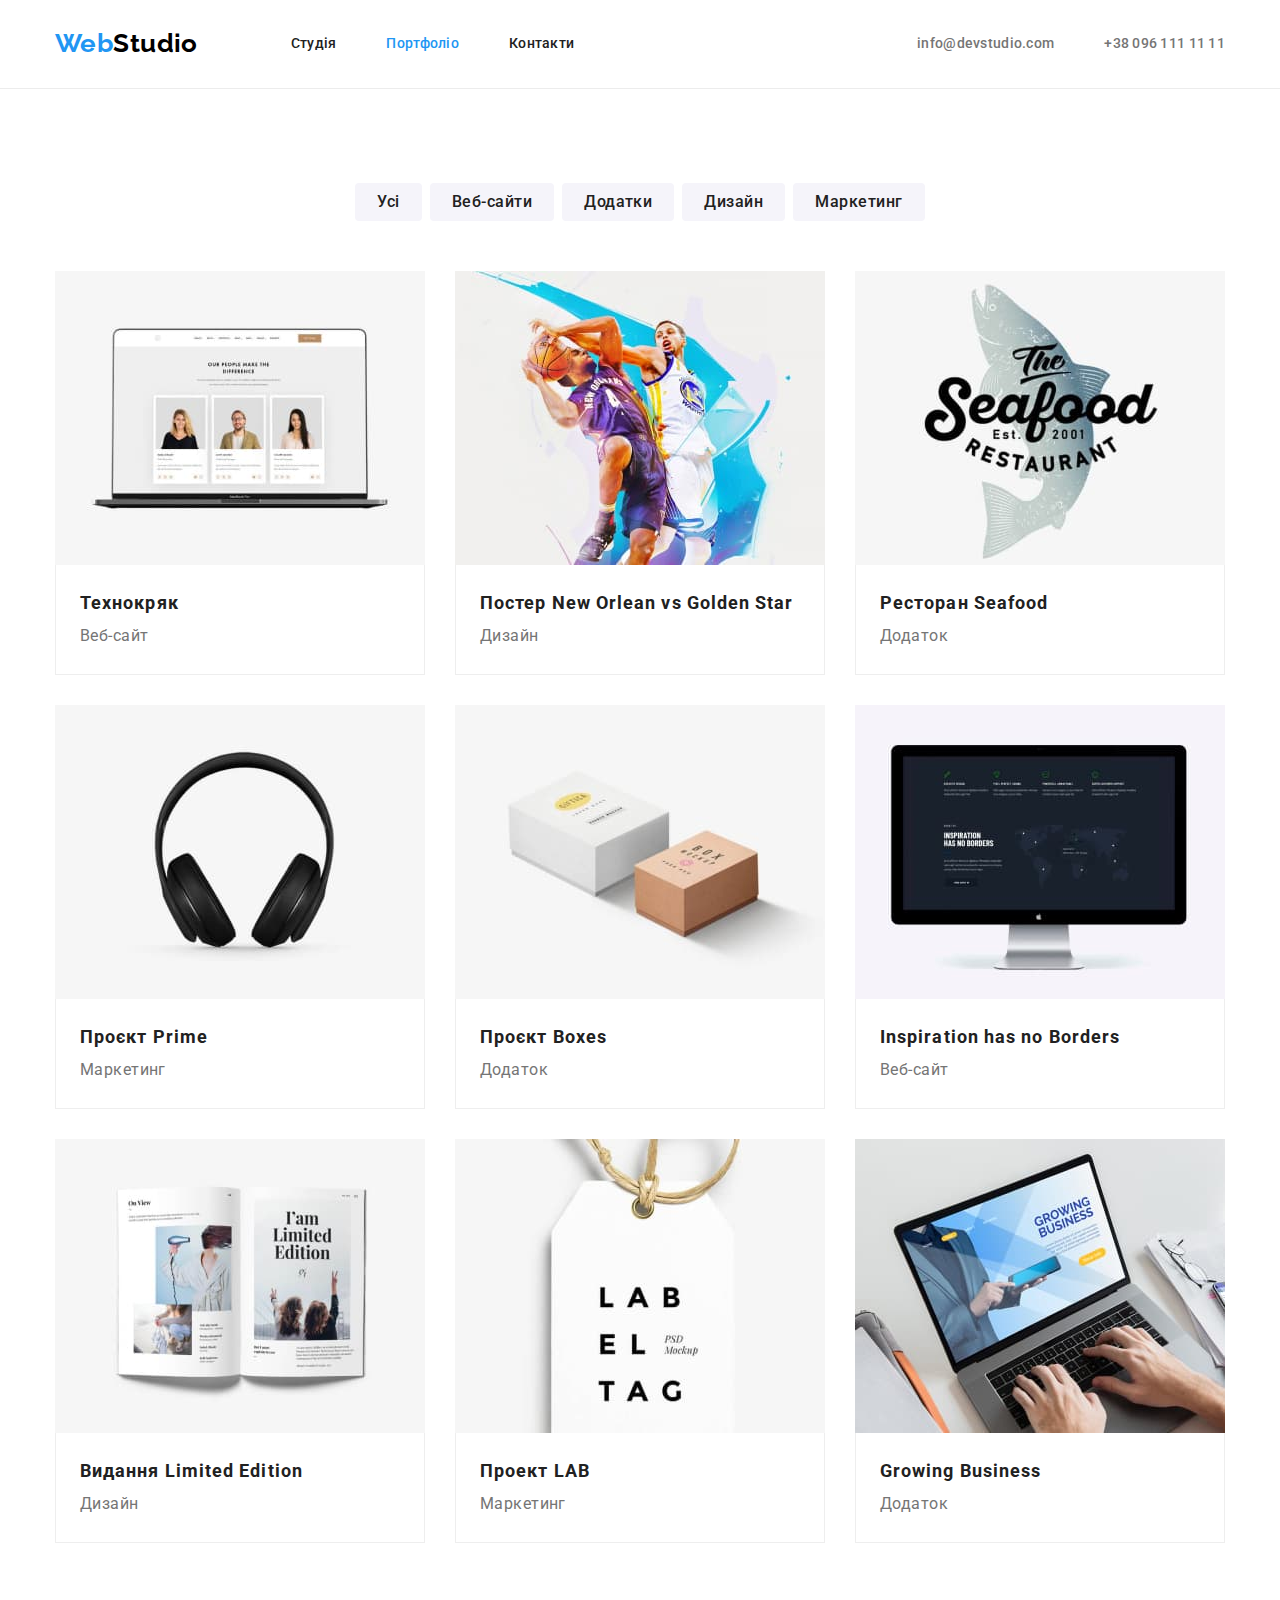
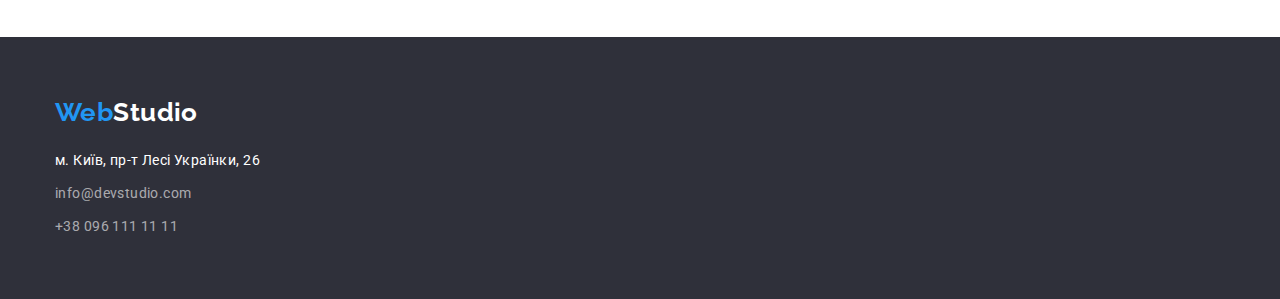
==== portfolio.html @ b265f8e0 "svg" ====
<!DOCTYPE html>
<html lang="uk">
  <head>
    <meta charset="UTF-8" />
    <meta http-equiv="X-UA-Compatible" content="IE=edge" />
    <meta name="viewport" content="width=device-width, initial-scale=1.0" />
    <title>Portfolio</title>
    <link rel="preconnect" href="https://fonts.googleapis.com" />
    <link rel="preconnect" href="https://fonts.gstatic.com" crossorigin />
    <link
      href="https://fonts.googleapis.com/css2?family=Raleway:wght@700&family=Roboto:wght@400;500;700;900&display=swap"
      rel="stylesheet"
    />
    <link
      rel="stylesheet"
      href="https://cdnjs.cloudflare.com/ajax/libs/modern-normalize/1.1.0/modern-normalize.min.css"
    />
    <link rel="stylesheet" href="./css/styles.css" />
  </head>
  <body>
    <!-- Шапка -->

    <header>
      <div class="search container">
        <h2 style="display: none">навігація</h2>
        <div class="head">
          <a href="#" class="logo-first">Web<span class="logo-second">Studio</span></a>
        </div>

        <nav class="main-nav">
          <ul class="site-nav list">
            <li class="item"><a href="./index.html" class="link">Студія</a></li>
            <li class="item"><a href="./portfolio.html" class="link current">Портфоліо</a></li>
            <li class="item"><a href="#" class="link">Контакти</a></li>
          </ul>
        </nav>

        <ul class="contacts list">
          <li class="item">
            <a href="mailto:info@devstudio.com" class="link-contacts">info@devstudio.com</a>
          </li>
          <li class="item">
            <a href="tel:+380961111111" class="link-contacts">+38 096 111 11 11</a>
          </li>
        </ul>
      </div>
    </header>

    <main>
      <!-- Фильтр -->

      <section class="section">
        <div class="benefits container">
          <h1 style="display: none">Контент</h1>

          <ul class="filter list">
            <li class="item"><button type="button" class="btn">Усі</button></li>
            <li class="item"><button type="button" class="btn">Веб-сайти</button></li>
            <li class="item"><button type="button" class="btn">Додатки</button></li>
            <li class="item"><button type="button" class="btn">Дизайн</button></li>
            <li class="item"><button type="button" class="btn">Маркетинг</button></li>
          </ul>

          <!-- Галерея -->

          <ul class="gallery">
            <li class="gallery-list list">
              <img src="./images/img13.jpg" class="pic" alt="notebook" width="370" height="294" />
              <div class="gallerry-border">
                <h2 class="gallery-title">Технокряк</h2>
                <p>Веб-сайт</p>
              </div>
            </li>

            <li class="gallery-list list">
              <img
                src="./images/img5.jpg"
                class="pic"
                alt="basketball players"
                width="370"
                height="294"
              />
              <div class="gallerry-border">
                <h2 class="gallery-title">Постер New Orlean vs Golden Star</h2>
                <p>Дизайн</p>
              </div>
            </li>

            <li class="gallery-list list">
              <img
                src="./images/img6.jpg"
                class="pic"
                alt="restaurant logo"
                width="370"
                height="294"
              />
              <div class="gallerry-border">
                <h2 class="gallery-title">Ресторан Seafood</h2>
                <p>Додаток</p>
              </div>
            </li>

            <li class="gallery-list list">
              <img src="./images/img7.jpg" class="pic" alt="headphones" width="370" height="294" />
              <div class="gallerry-border">
                <h2 class="gallery-title">Проєкт Prime</h2>
                <p>Маркетинг</p>
              </div>
            </li>
            <li class="gallery-list list">
              <img src="./images/img8.jpg" class="pic" alt="gift boxes" width="370" height="294" />
              <div class="gallerry-border">
                <h2 class="gallery-title">Проєкт Boxes</h2>
                <p>Додаток</p>
              </div>
            </li>
            <li class="gallery-list list">
              <img src="./images/img9.jpg" class="pic" alt="apple imac" width="370" height="294" />
              <div class="gallerry-border">
                <h2 class="gallery-title">Inspiration has no Borders</h2>
                <p>Веб-сайт</p>
              </div>
            </li>
            <li class="gallery-list list">
              <img src="./images/img10.jpg" class="pic" alt="book" width="370" height="294" />
              <div class="gallerry-border">
                <h2 class="gallery-title">Видання Limited Edition</h2>
                <p>Дизайн</p>
              </div>
            </li>
            <li class="gallery-list list">
              <img src="./images/img11.jpg" class="pic" alt="label" width="370" height="294" />
              <div class="gallerry-border">
                <h2 class="gallery-title">Проект LAB</h2>
                <p>Маркетинг</p>
              </div>
            </li>
            <li class="gallery-list list">
              <img src="./images/img12.jpg" class="pic" alt="notebook" width="370" height="294" />
              <div class="gallerry-border">
                <h2 class="gallery-title">Growing Business</h2>
                <p>Додаток</p>
              </div>
            </li>
          </ul>
        </div>
      </section>
    </main>

    <!-- Подвал -->

    <footer>
      <div class="foot container">
        <h2 style="display: none">Зв'язатися з нами</h2>
        <a href="#" class="logo-first">Web<span class="logo-sec">Studio</span></a>

        <address class="address">
          <ul class="address-list list">
            <li class="item">
              <a
                class="address-maps"
                href="https://www.google.com/maps/place/бул.+Леси+Украинки,+26,+Киев,+02000/@50.4265807,30.5383858,17z/data=!3m1!4b1!4m5!3m4!1s0x40d4cf0e033ecbe9:0x57a4dffefec77da0!8m2!3d50.4265807!4d30.5383858"
                target="_blank"
                rel="noopener noreferrer"
                >м. Київ, пр-т Лесі Українки, 26</a
              >
            </li>
            <li class="item">
              <a class="address-nav" href="mailto:info@devstudio.com">info@devstudio.com</a>
            </li>
            <li class="item">
              <a class="address-nav" href="tel:+380961111111">+38 096 111 11 11</a>
            </li>
          </ul>
        </address>
      </div>
    </footer>
  </body>
</html>
---- css/styles.css ----
*,
*::before,
*::after {
  box-sizing: border-box;
}

/* ___________________Тело страницы _______________*/

body {
  color: var(--primary-text-color);
  background-color: var(--primary-bg-color);

  font-family: 'roboto', sans-serif;
  letter-spacing: 0.03em;
  font-style: normal;
  font-weight: 400;
  font-size: 14px;
  line-height: 1.71;
}

/* ______________________Утилиты_____________________ */

.list {
  margin: 0;
  padding: 0;

  list-style: none;
}

.container {
  margin-left: auto;
  margin-right: auto;
  padding-left: 15px;
  padding-right: 15px;
  width: 1200px;
}

p,
h1,
h2,
h3,
h4,
h5,
h6 {
  margin-top: 0px;
  margin-bottom: 0px;
}

ul.ol {
  margin-top: 0;
  margin-bottom: 0;
  padding-left: 0;
}

img {
  display: block;
}

.section {
  padding-top: 94px;
  padding-bottom: 94px;
}

:root {
  --primary-text-color: rgba(117, 117, 117, 1);
  --title-text-color: rgba(33, 33, 33, 1);
  --accent-color: rgba(33, 150, 243, 1);
  --primary-bg-color: rgba(255, 255, 255, 1);
}

/*_______________________Button_______________________*/

.button {
  color: var(--primary-bg-color);
  background-color: var(--accent-color);

  padding: 10px 32px;
  min-width: 216px;

  border-radius: 4px;
  border: none;
  cursor: pointer;
  font-family: 'Roboto', sans-serif;
  font-style: normal;
  font-weight: 700;
  font-size: 16px;
  line-height: 1.87;
  text-align: center;
}

.button:hover,
.button:focus {
  color: var(--accent-color);
  background-color: rgba(245, 244, 250, 1);

  border: none;
}

.btn:hover,
.btn:focus {
  color: var(--primary-bg-color);
  background-color: var(--accent-color);

  border: none;
}

.section-title {
  margin-bottom: 50px;

  color: var(--title-text-color);
  font-weight: 700;
  font-size: 36px;
  line-height: 1.16;
  text-align: center;
}

/* _________________________Шапка_______________________ */

header {
  border-bottom: 1px solid rgba(236, 236, 236, 1);
}

.search {
  align-items: center;
  background-color: rgba(255, 255, 255, 1);
  display: flex;
}

.logo-first {
  color: var(--accent-color);
  font-weight: 700;
  font-size: 26px;
  line-height: 1.19;
  text-decoration: none;
  font-family: 'Raleway', sans-serif;
}

.logo-second {
  color: rgba(0, 0, 0, 1);
}

.site-nav {
  display: flex;
  padding: 32px 0px;
  margin-left: 93px;
}

.site-nav .link {
  color: var(--title-text-color);
  text-decoration: none;
  font-weight: 500;
  font-size: 14px;
  line-height: 1.14;
  letter-spacing: 0.02em;
}

.main-nav {
  display: flex;
  align-items: center;
}

.site-nav .item + .item {
  margin-left: 50px;
}

.site-nav,
.link:hover,
.site-nav,
.link:focus {
  color: var(--accent-color);
}

.site-nav .current {
  color: var(--accent-color);
}

/* ___________________Contacts___________________*/

.search .contacts {
  display: flex;
  margin-left: auto;
}

.contacts .item + .item {
  margin-left: 50px;
}

.contacts .link-contacts {
  color: var(--primary-text-color);
  font-weight: 500;
  font-size: 14px;
  line-height: 1.14;
  letter-spacing: 0.02em;
  text-decoration: none;
}

.contacts .link-contacts:hover,
.contacts .link-contacts:focus {
  color: var(--accent-color);
}

/* ____________________Секция герой_______________________*/

.hero-section {
  background-color: rgba(47, 48, 58, 1);
}

.hero-section .section {
  display: flex;
}

.hero-section .container {
  min-height: 600px;
  display: flex;
  flex-direction: column;
  justify-content: center;
  align-items: center;
}

.hero-title {
  margin-bottom: 30px;
  display: block;

  color: rgba(255, 255, 255, 1);
  text-align: center;
  font-weight: 900;
  max-width: 696px;
  font-size: 44px;
  line-height: 1.36;
  letter-spacing: 0.06em;
  text-transform: uppercase;
}

/* ____________________Секция особенности______________________ */

.feature-list {
  display: flex;
}

.feature-list .item + .item {
  margin-left: 30px;
}

.feature-title {
  margin-top: 0;
  margin-bottom: 10px;

  color: var(--title-text-color);
  font-weight: 700;
  font-size: 14px;
  line-height: 1.14;
  text-transform: uppercase;
}

/*-------------------------Примеры работ------------------------*/

.examples {
  padding-top: 0px;
}

.examples-list {
  display: flex;
}

.examples-list .item:not(:last-child) {
  margin-right: 30px;
}

/*_______________________Наша команда_________________________ */

.team {
  background-color: rgba(245, 244, 250, 1);
}

.team-border {
  padding: 30px 10px;
  display: flex;
  text-align: center;
  flex-direction: column;
  justify-content: center;
}

.author-team {
  color: var(--title-text-color);

  margin-bottom: 10px;

  font-weight: 500;
  font-size: 16px;
  line-height: 1.18;
}

.section-team {
  display: flex;

  width: 270px;
  height: 368px;
  font-size: 16px;
  line-height: 1.18;
}

.section-team .item {
  border-radius: 0px 0px 4px 4px;
  background-color: var(--primary-bg-color);
  box-shadow: 0px 1px 3px rgba(0, 0, 0, 0.12), 0px 1px 1px rgba(0, 0, 0, 0.14),
    0px 2px 1px rgba(0, 0, 0, 0.2);
}

.section-team .item + .item {
  margin-left: 30px;
}

/* =======================Подвал============================ */

footer {
  background-color: rgba(47, 48, 58, 1);
}

.foot {
  padding-top: 60px;
  padding-bottom: 60px;
}

.address-list .item:not(:last-child) {
  margin-bottom: 9px;
}

.logo-sec,
.address-maps {
  color: var(--primary-bg-color);

  text-decoration: none;
}

.address {
  font-style: normal;
  margin-top: 20px;
}

.address-maps:hover,
.address-maps:focus {
  color: var(--accent-color);
}

.address-nav {
  color: rgba(255, 255, 255, 0.6);
  text-decoration: none;
}

.address-nav:hover,
.address-nav:focus {
  color: var(--accent-color);
}

/* --------------------PORTFOLIO.CSS-------------------- */

/* Фильтр */

.filter {
  display: flex;
  justify-content: center;
  margin-bottom: 50px;
}

.filter .item:not(:last-child) {
  margin-right: 8px;
}

.btn {
  color: var(--title-text-color);
  background-color: rgba(245, 244, 250, 1);
  border: none;
  cursor: pointer;
  padding: 6px 22px 6px 22px;

  font-family: 'Roboto', sans-serif;
  font-weight: 500;
  font-size: 16px;
  line-height: 1.62;
  letter-spacing: 0.03em;
  border-radius: 4px;
}

.btn:hover,
.btn:focus {
  color: var(--primary-bg-color);
  background-color: var(--accent-color);

  border: none;
}

/* _____________________Галерея___________________ */

.gallery {
  margin-top: 0px;
  margin-bottom: 0px;

  padding: 0px;
  display: flex;
  flex-wrap: wrap;
}

.gallerry-border {
  padding: 20px 24px 20px 24px;

  height: 110px;
  border: 1px solid rgba(238, 238, 238, 1);
  border-top: none;
}

.gallery-list {
  margin-right: 30px;
  margin-bottom: 30px;

  font-size: 16px;
  line-height: 1.87;
}

.gallery-list:nth-child(3n) {
  margin-right: 0px;
}

.gallery-list:nth-last-child(-n + 3) {
  margin-bottom: 0px;
}

.gallery-title {
  color: var(--title-text-color);

  margin-top: 0px;
  margin-bottom: 0px;
  padding: 0px;

  font-weight: 700;
  font-size: 18px;
  line-height: 2;
  letter-spacing: 0.06em;
}
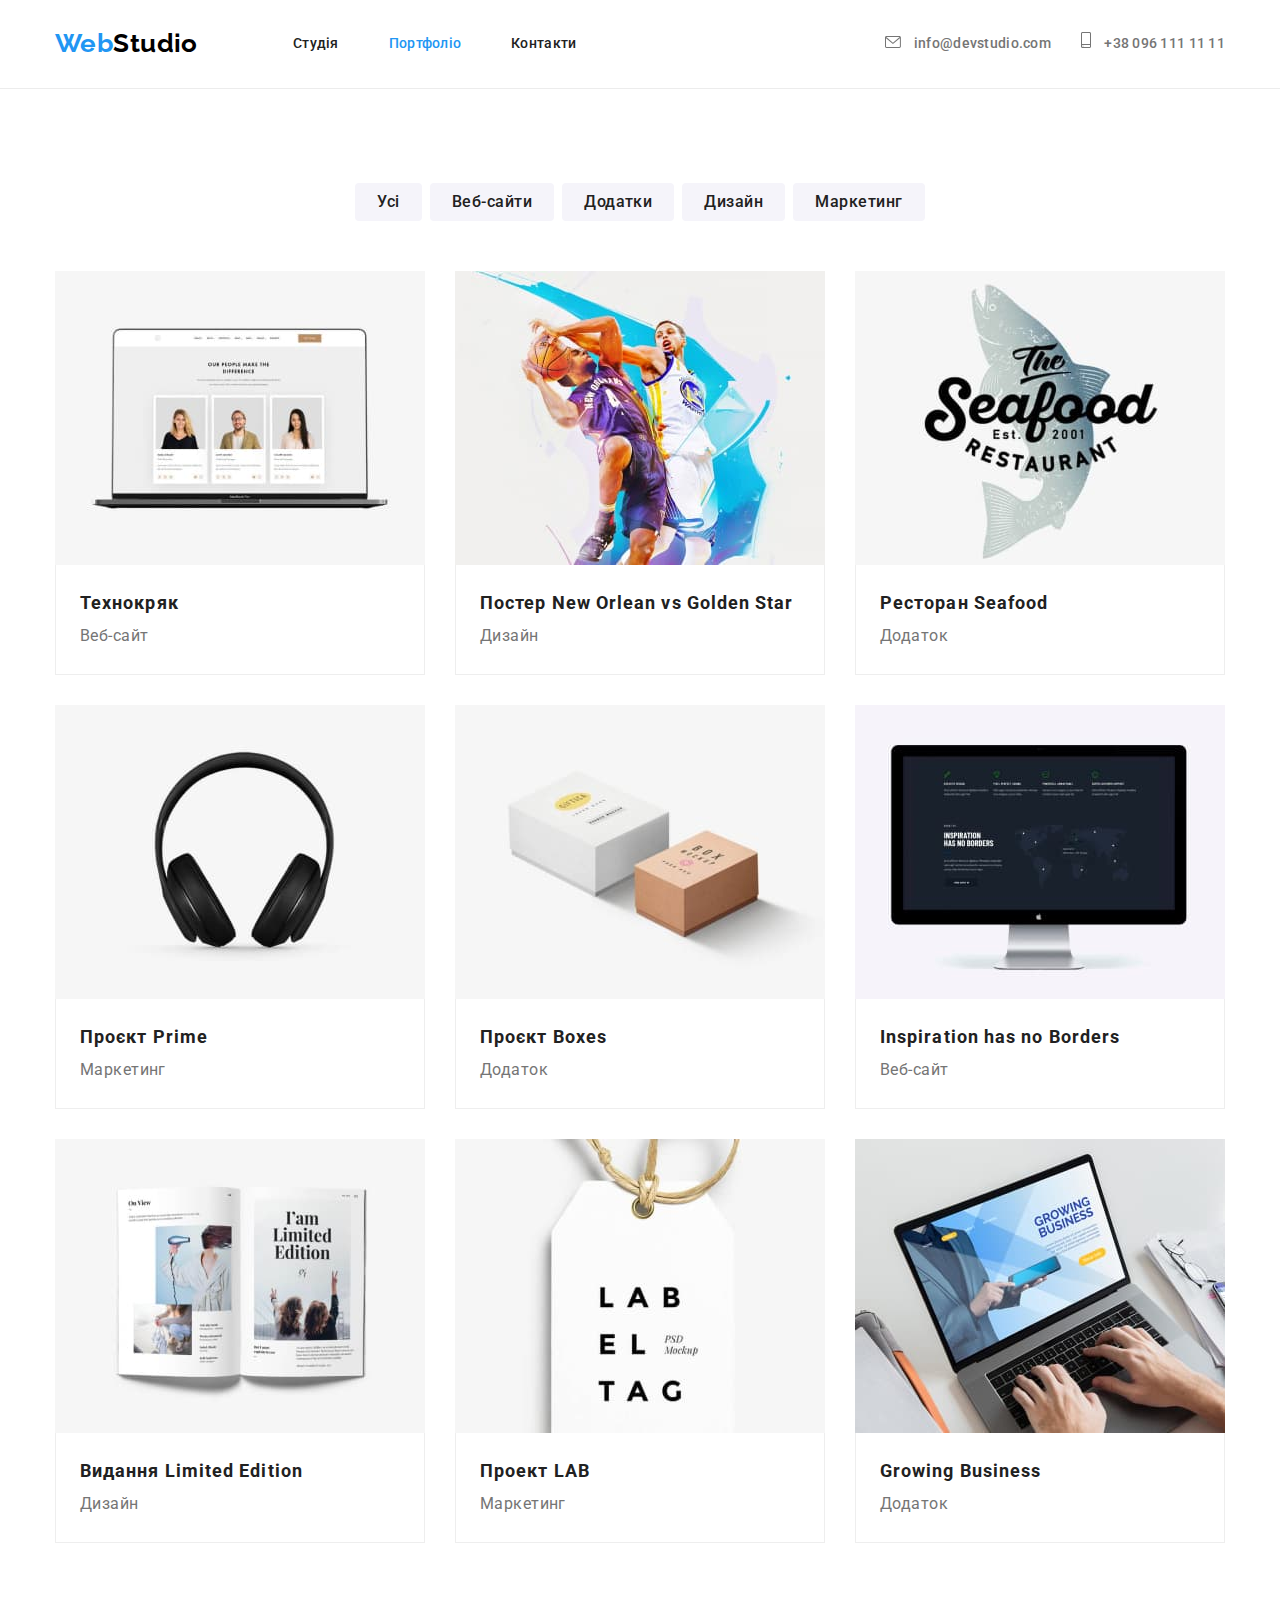
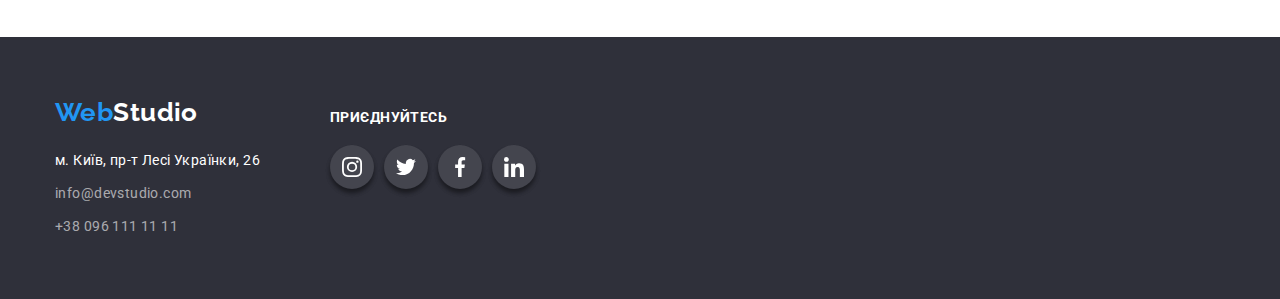
==== commit 28c22eb0: "4-ДЗ" ====
--- a/portfolio.html
+++ b/portfolio.html
@@ -24,7 +24,9 @@
       <div class="search container">
         <h2 style="display: none">навігація</h2>
         <div class="head">
-          <a href="#" class="logo-first">Web<span class="logo-second">Studio</span></a>
+          <a href="#" class="logo"
+            ><span class="logo-first">Web</span><span class="logo-second">Studio</span></a
+          >
         </div>
 
         <nav class="main-nav">
@@ -37,10 +39,21 @@
 
         <ul class="contacts list">
           <li class="item">
-            <a href="mailto:info@devstudio.com" class="link-contacts">info@devstudio.com</a>
+            <a href="mailto:info@devstudio.com" class="contacts-envelope">
+              <svg class="envelope-icon" width="16" Height="12">
+                <use href="./images/symbol.svg#icon-envelope"></use>
+              </svg>
+              info@devstudio.com
+            </a>
           </li>
+
           <li class="item">
-            <a href="tel:+380961111111" class="link-contacts">+38 096 111 11 11</a>
+            <a href="tel:+380961111111" class="contacts-smartphone">
+              <svg class="smartphone-icon" width="10" Height="16">
+                <use href="./images/symbol.svg#icon-smartphone"></use>
+              </svg>
+              +38 096 111 11 11
+            </a>
           </li>
         </ul>
       </div>
@@ -151,28 +164,65 @@
 
     <footer>
       <div class="foot container">
-        <h2 style="display: none">Зв'язатися з нами</h2>
-        <a href="#" class="logo-first">Web<span class="logo-sec">Studio</span></a>
-
-        <address class="address">
-          <ul class="address-list list">
-            <li class="item">
-              <a
-                class="address-maps"
-                href="https://www.google.com/maps/place/бул.+Леси+Украинки,+26,+Киев,+02000/@50.4265807,30.5383858,17z/data=!3m1!4b1!4m5!3m4!1s0x40d4cf0e033ecbe9:0x57a4dffefec77da0!8m2!3d50.4265807!4d30.5383858"
-                target="_blank"
-                rel="noopener noreferrer"
-                >м. Київ, пр-т Лесі Українки, 26</a
-              >
-            </li>
-            <li class="item">
-              <a class="address-nav" href="mailto:info@devstudio.com">info@devstudio.com</a>
-            </li>
-            <li class="item">
-              <a class="address-nav" href="tel:+380961111111">+38 096 111 11 11</a>
-            </li>
-          </ul>
-        </address>
+        <div>
+          <h2 style="display: none">Зв'язатися з нами</h2>
+          <a href="#" class="logo"
+            ><span class="logo-first">Web</span><span class="logo-second-foot">Studio</span></a
+          >
+          <address class="address">
+            <ul class="address-list list">
+              <li class="item">
+                <a
+                  class="address-maps"
+                  href="https://www.google.com/maps/place/бул.+Леси+Украинки,+26,+Киев,+02000/@50.4265807,30.5383858,17z/data=!3m1!4b1!4m5!3m4!1s0x40d4cf0e033ecbe9:0x57a4dffefec77da0!8m2!3d50.4265807!4d30.5383858"
+                  target="_blank"
+                  rel="noopener noreferrer"
+                  >м. Київ, пр-т Лесі Українки, 26</a
+                >
+              </li>
+              <li class="item">
+                <a class="address-nav" href="mailto:info@devstudio.com">info@devstudio.com</a>
+              </li>
+              <li class="item">
+                <a class="address-nav" href="tel:+380961111111">+38 096 111 11 11</a>
+              </li>
+            </ul>
+          </address>
+        </div>
+
+        <div class="call">
+          <h2 class="footer-title">Приєднуйтесь</h2>
+          <ul class="footer-soc-list list">
+            <li class="footer-soc-item">
+              <a href="" class="footer-soc-link">
+                <svg class="footer-icon" width="20" Height="20">
+                  <use href="./images/symbol.svg#icon-instagram"></use>
+                </svg>
+              </a>
+            </li>
+            <li class="footer-soc-item">
+              <a href="" class="footer-soc-link"
+                ><svg class="footer-icon" width="20" Height="20">
+                  <use href="./images/symbol.svg#icon-twitter"></use>
+                </svg>
+              </a>
+            </li>
+            <li class="footer-soc-item">
+              <a href="" class="footer-soc-link"
+                ><svg class="footer-icon" width="20" Height="20">
+                  <use href="./images/symbol.svg#icon-facebook"></use>
+                </svg>
+              </a>
+            </li>
+            <li class="footer-soc-item">
+              <a href="" class="footer-soc-link"
+                ><svg class="footer-icon" width="20" Height="20">
+                  <use href="./images/symbol.svg#icon-linkedin"></use>
+                </svg>
+              </a>
+            </li>
+          </ul>
+        </div>
       </div>
     </footer>
   </body>
--- a/css/styles.css
+++ b/css/styles.css
@@ -126,8 +126,11 @@
   display: flex;
 }
 
-.logo-first {
-  color: var(--accent-color);
+.logo {
+  display: inline-block;
+  width: 145px;
+  height: 31px;
+
   font-weight: 700;
   font-size: 26px;
   line-height: 1.19;
@@ -135,8 +138,16 @@
   font-family: 'Raleway', sans-serif;
 }
 
+.logo-first {
+  color: var(--accent-color);
+}
+
 .logo-second {
   color: rgba(0, 0, 0, 1);
+}
+
+.logo-second-foot {
+  color: var(--primary-bg-color);
 }
 
 .site-nav {
@@ -176,33 +187,84 @@
 
 /* ___________________Contacts___________________*/
 
+.flex-smartphone {
+  display: flex;
+  align-items: center;
+}
+
+.hover-smartphone {
+  display: flex;
+}
+
 .search .contacts {
   display: flex;
   margin-left: auto;
 }
 
 .contacts .item + .item {
-  margin-left: 50px;
-}
-
-.contacts .link-contacts {
-  color: var(--primary-text-color);
+  margin-left: 30px;
+}
+
+.envelope-icon {
+  margin-right: 10px;
+  fill: rgba(117, 117, 117, 1);
+}
+
+.contacts-envelope {
+  color: rgba(117, 117, 117, 1);
   font-weight: 500;
   font-size: 14px;
-  line-height: 1.14;
+  line-height: calc(16 / 14);
   letter-spacing: 0.02em;
   text-decoration: none;
 }
 
-.contacts .link-contacts:hover,
-.contacts .link-contacts:focus {
-  color: var(--accent-color);
-}
-
+.contacts-envelope:hover,
+.contacts-envelope:focus {
+  color: var(--accent-color);
+}
+
+.contacts-envelope:hover .envelope-icon,
+.contacts-envelope:focus .envelope-icon {
+  fill: var(--accent-color);
+}
+
+.contacts-smartphone {
+  color: rgba(117, 117, 117, 1);
+  font-weight: 500;
+  font-size: 14px;
+  line-height: calc(16 / 14);
+  letter-spacing: 0.02em;
+  text-decoration: none;
+}
+
+.smartphone-icon {
+  margin-right: 10px;
+  fill: rgba(117, 117, 117, 1);
+}
+
+.contacts-smartphone:hover,
+.contacts-smartphone:focus {
+  color: var(--accent-color);
+}
+
+.contacts-smartphone:hover .smartphone-icon {
+  fill: var(--accent-color);
+}
 /* ____________________Секция герой_______________________*/
 
 .hero-section {
-  background-color: rgba(47, 48, 58, 1);
+  background-color: rgba(196, 196, 196, 1);
+
+  height: 600px;
+  max-width: 1600px;
+  margin-left: auto;
+  margin-right: auto;
+  background-image: linear-gradient(rgba(47, 48, 58, 0.4), rgba(47, 48, 58, 0.4)),
+    url(../images/hero.jpg);
+  background-repeat: no-repeat;
+  background-position: center;
+  background-size: cover;
 }
 
 .hero-section .section {
@@ -252,6 +314,19 @@
   text-transform: uppercase;
 }
 
+.feature-icon {
+  display: flex;
+  justify-content: center;
+  align-items: center;
+
+  margin-bottom: 30px;
+
+  background-color: rgba(245, 244, 250, 1);
+  width: 270px;
+  height: 120px;
+  border-radius: 4px;
+}
+
 /*-------------------------Примеры работ------------------------*/
 
 .examples {
@@ -274,6 +349,7 @@
 
 .team-border {
   padding: 30px 10px;
+
   display: flex;
   text-align: center;
   flex-direction: column;
@@ -281,10 +357,9 @@
 }
 
 .author-team {
+  margin-bottom: 10px;
+
   color: var(--title-text-color);
-
-  margin-bottom: 10px;
-
   font-weight: 500;
   font-size: 16px;
   line-height: 1.18;
@@ -294,22 +369,109 @@
   display: flex;
 
   width: 270px;
-  height: 368px;
+  height: 428px;
   font-size: 16px;
   line-height: 1.18;
 }
 
 .section-team .item {
-  border-radius: 0px 0px 4px 4px;
   background-color: var(--primary-bg-color);
   box-shadow: 0px 1px 3px rgba(0, 0, 0, 0.12), 0px 1px 1px rgba(0, 0, 0, 0.14),
     0px 2px 1px rgba(0, 0, 0, 0.2);
+  border-radius: 0px 0px 4px 4px;
 }
 
 .section-team .item + .item {
   margin-left: 30px;
 }
 
+.team-border > p {
+  margin-bottom: 16px;
+}
+
+.team-soc-list {
+  display: flex;
+  justify-content: center;
+  gap: 10px;
+}
+
+.team-soc-link {
+  width: 44px;
+  height: 44px;
+
+  border-radius: 50%;
+
+  display: flex;
+  align-items: center;
+  justify-content: center;
+}
+
+.team-icon {
+  fill: rgba(175, 177, 184, 1);
+}
+
+.team-soc-link:hover,
+.team-soc-link:focus {
+  background-color: var(--accent-color);
+}
+
+.team-icon:hover,
+.team-icon:focus {
+  fill: var(--primary-bg-color);
+}
+
+.team-soc-link:hover .team-icon,
+.team-soc-link:focus .team-icon {
+  fill: var(--primary-bg-color);
+}
+
+/*____________________постійні кліенти__________________ */
+
+.regular {
+  height: 372px;
+}
+
+.regular-list {
+  display: flex;
+  justify-content: center;
+
+  gap: 30px;
+}
+
+.regular-item {
+  display: flex;
+  justify-content: center;
+  align-items: center;
+}
+
+.regular-link {
+  border: 1px solid;
+  width: 170px;
+  height: 92px;
+  padding: 12px 32px;
+
+  border-color: rgba(175, 177, 184, 1);
+}
+
+.regular-link:hover,
+.regular-link:focus {
+  border-color: var(--accent-color);
+}
+
+.regular-icon {
+  fill: rgba(175, 177, 184, 1);
+}
+
+.regular-icon:hover,
+.regular-icon:focus {
+  fill: var(--accent-color);
+}
+
+.regular-link:hover .regular-icon,
+.regular-link:focus .regular-icon {
+  fill: var(--accent-color);
+}
+
 /* =======================Подвал============================ */
 
 footer {
@@ -317,12 +479,19 @@
 }
 
 .foot {
+  display: flex;
+
   padding-top: 60px;
   padding-bottom: 60px;
 }
 
 .address-list .item:not(:last-child) {
   margin-bottom: 9px;
+}
+
+.call {
+  margin-top: 12px;
+  margin-left: 70px;
 }
 
 .logo-sec,
@@ -333,8 +502,8 @@
 }
 
 .address {
+  margin-top: 20px;
   font-style: normal;
-  margin-top: 20px;
 }
 
 .address-maps:hover,
@@ -350,6 +519,59 @@
 .address-nav:hover,
 .address-nav:focus {
   color: var(--accent-color);
+}
+
+/*______________ Приєднуйтесь */
+
+.footer-title {
+  margin-bottom: 20px;
+
+  color: var(--primary-bg-color);
+
+  font-size: 14px;
+  line-height: calc(16 / 14);
+  letter-spacing: 0.03em;
+  text-transform: uppercase;
+}
+
+.footer-soc-list {
+  display: flex;
+  gap: 10px;
+}
+
+.footer-soc-link {
+  width: 44px;
+  height: 44px;
+
+  display: flex;
+  align-items: center;
+  justify-content: center;
+  border-radius: 50%;
+
+  background: rgba(255, 255, 255, 0.1);
+  box-shadow: 0px 4px 4px rgba(0, 0, 0, 0.25), 0px 4px 4px rgba(0, 0, 0, 0.25);
+}
+
+.footer-icon {
+  fill: var(--primary-bg-color);
+}
+
+.footer-soc-link:hover,
+.footer-soc-link:focus {
+  background-color: var(--accent-color);
+}
+
+.footer-icon:hover,
+.footer-icon:focus {
+  fill: var(--primary-bg-color);
+}
+
+.footer-soc-link:hover .footer-icon {
+  fill: var(--primary-bg-color);
+}
+
+.footer-soc-link:focus .footer-icon {
+  fill: var(--primary-bg-color);
 }
 
 /* --------------------PORTFOLIO.CSS-------------------- */
@@ -386,6 +608,9 @@
   color: var(--primary-bg-color);
   background-color: var(--accent-color);
 
+  box-shadow: 0px 3px 1px rgba(0, 0, 0, 0.1), 0px 1px 2px rgba(0, 0, 0, 0.08),
+    0px 2px 2px rgba(0, 0, 0, 0.12);
+
   border: none;
 }
 
@@ -414,6 +639,11 @@
 
   font-size: 16px;
   line-height: 1.87;
+}
+
+.gallery-list:hover {
+  box-shadow: 0px 1px 1px rgba(0, 0, 0, 0.12), 0px 4px 4px rgba(0, 0, 0, 0.06),
+    1px 4px 6px rgba(0, 0, 0, 0.16);
 }
 
 .gallery-list:nth-child(3n) {
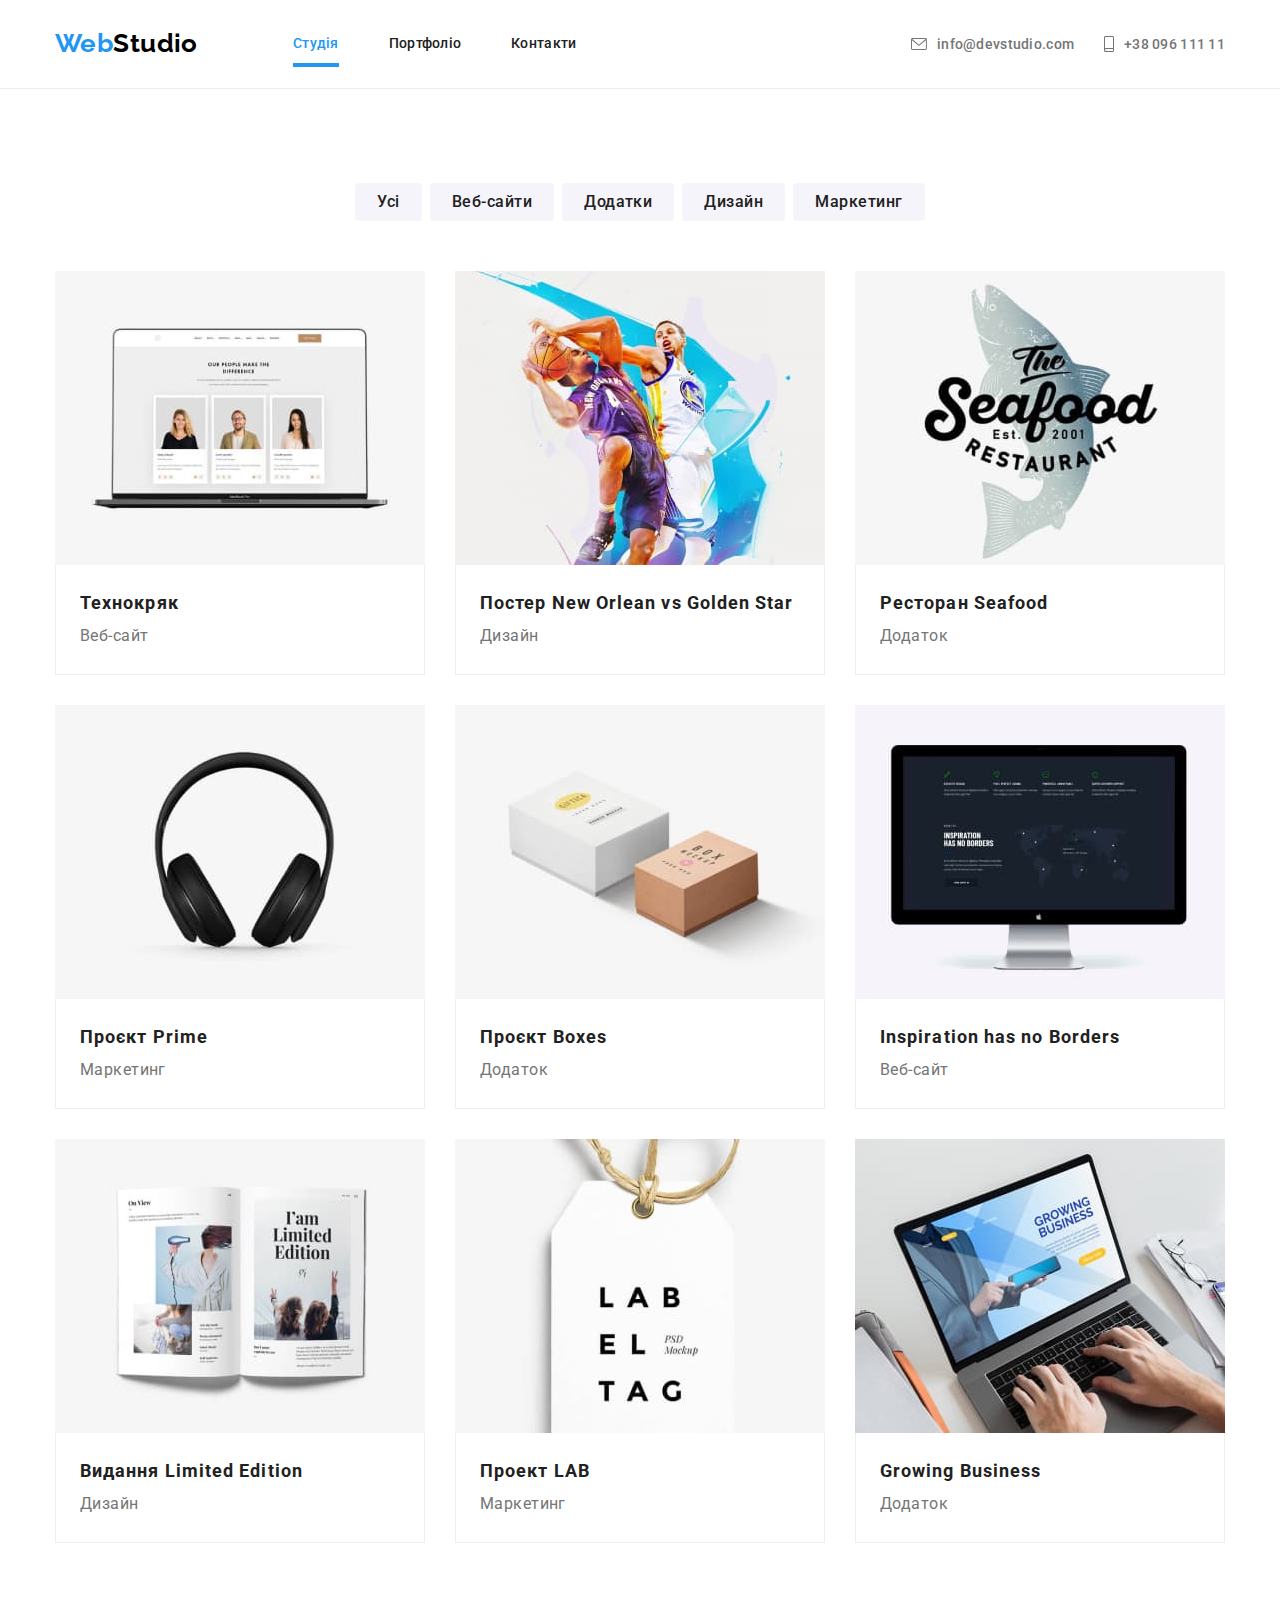
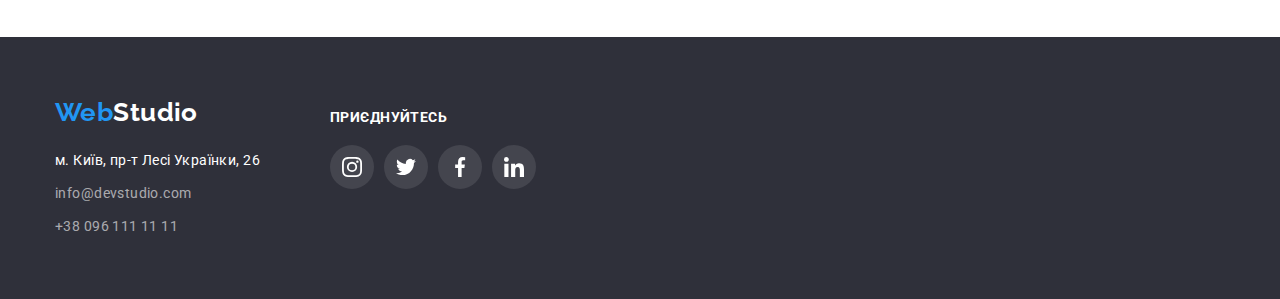
==== commit 1401b64e: "Исправил 3-ДЗ" ====
--- a/portfolio.html
+++ b/portfolio.html
@@ -31,31 +31,29 @@
 
         <nav class="main-nav">
           <ul class="site-nav list">
-            <li class="item"><a href="./index.html" class="link">Студія</a></li>
-            <li class="item"><a href="./portfolio.html" class="link current">Портфоліо</a></li>
-            <li class="item"><a href="#" class="link">Контакти</a></li>
+            <li class="item"><a href="./index.html" class="link-studio current">Студія</a></li>
+            <li class="item"><a href="./portfolio.html" class="link-portfolio">Портфоліо</a></li>
+            <li class="item"><a href="#" class="link-contacts">Контакти</a></li>
           </ul>
         </nav>
 
         <ul class="contacts list">
-          <li class="item">
-            <a href="mailto:info@devstudio.com" class="contacts-envelope">
-              <svg class="envelope-icon" width="16" Height="12">
+          <li class="contacts-item">
+            <a href="mailto:info@devstudio.com" class="contacts-link"
+              ><svg class="envelope-icon" width="16" Height="12">
                 <use href="./images/symbol.svg#icon-envelope"></use>
               </svg>
-              info@devstudio.com
-            </a>
+              info@devstudio.com</a>
+            
           </li>
 
-          <li class="item">
-            <a href="tel:+380961111111" class="contacts-smartphone">
-              <svg class="smartphone-icon" width="10" Height="16">
-                <use href="./images/symbol.svg#icon-smartphone"></use>
-              </svg>
-              +38 096 111 11 11
-            </a>
+          <li class="smartphone-item">
+            <a href="tel:+380961111111" class="contacts-link"><svg class="smartphone-icon" width="10" Height="16">
+              <use href="./images/symbol.svg#icon-smartphone"></use>
+            </svg>+38 096 111 11</a>
           </li>
         </ul>
+        
       </div>
     </header>
 
--- a/css/styles.css
+++ b/css/styles.css
@@ -100,7 +100,6 @@
 .btn:focus {
   color: var(--primary-bg-color);
   background-color: var(--accent-color);
-
   border: none;
 }
 
@@ -150,13 +149,28 @@
   color: var(--primary-bg-color);
 }
 
+/*____________________ Навигация___________________ */
+
+.main-nav {
+  display: flex;
+  align-items: center;
+}
+
 .site-nav {
   display: flex;
+  align-items: center;
   padding: 32px 0px;
   margin-left: 93px;
 }
 
-.site-nav .link {
+.site-nav .item + .item {
+  margin-left: 50px;
+}
+
+.link-studio {
+  width: 45px;
+  height: 16px;
+
   color: var(--title-text-color);
   text-decoration: none;
   font-weight: 500;
@@ -165,44 +179,79 @@
   letter-spacing: 0.02em;
 }
 
-.main-nav {
-  display: flex;
-  align-items: center;
-}
-
-.site-nav .item + .item {
-  margin-left: 50px;
-}
-
-.site-nav,
-.link:hover,
-.site-nav,
-.link:focus {
-  color: var(--accent-color);
-}
-
-.site-nav .current {
-  color: var(--accent-color);
+.link-studio:hover,
+.link-studio:focus {
+  color: var(--accent-color);
+}
+
+.link-portfolio {
+  width: 72px;
+  height: 16px;
+
+  color: var(--title-text-color);
+  text-decoration: none;
+  font-weight: 500;
+  font-size: 14px;
+  line-height: 1.14;
+  letter-spacing: 0.02em;
+}
+
+.link-portfolio:hover,
+.link-portfolio:focus {
+  color: var(--accent-color);
+}
+
+.link-contacts {
+  width: 64px;
+  height: 16px;
+
+  color: var(--title-text-color);
+  text-decoration: none;
+  font-weight: 500;
+  font-size: 14px;
+  line-height: 1.14;
+  letter-spacing: 0.02em;
+}
+
+.link-contacts:hover,
+.link-contacts:focus {
+  color: var(--accent-color);
+}
+
+.current {
+  color: var(--accent-color);
+  position: relative;
+}
+
+.current::after {
+  bottom: -100%;
+  left: 0;
+  position: absolute;
+  content: '';
+  height: 4px;
+  width: 100%;
+
+  background-color: var(--accent-color);
 }
 
 /* ___________________Contacts___________________*/
 
-.flex-smartphone {
-  display: flex;
-  align-items: center;
-}
-
-.hover-smartphone {
-  display: flex;
-}
-
 .search .contacts {
   display: flex;
   margin-left: auto;
-}
-
-.contacts .item + .item {
-  margin-left: 30px;
+  gap: 30px;
+}
+
+.smartphone-item {
+  display: flex;
+  flex-direction: row-reverse;
+  align-items: center;
+}
+
+.contacts-item {
+  display: flex;
+  flex-direction: row-reverse;
+  align-items: center;
 }
 
 .envelope-icon {
@@ -210,7 +259,11 @@
   fill: rgba(117, 117, 117, 1);
 }
 
-.contacts-envelope {
+.contacts-link {
+
+  display: flex;
+  align-items: center;
+  
   color: rgba(117, 117, 117, 1);
   font-weight: 500;
   font-size: 14px;
@@ -219,38 +272,29 @@
   text-decoration: none;
 }
 
-.contacts-envelope:hover,
-.contacts-envelope:focus {
-  color: var(--accent-color);
-}
-
-.contacts-envelope:hover .envelope-icon,
+.contacts-link:hover,
+.contacts-link:focus {
+  color: var(--accent-color);
+}
+
+.envelope-icon .contacts-envelope:hover .envelope-icon,
 .contacts-envelope:focus .envelope-icon {
   fill: var(--accent-color);
 }
 
-.contacts-smartphone {
-  color: rgba(117, 117, 117, 1);
-  font-weight: 500;
-  font-size: 14px;
-  line-height: calc(16 / 14);
-  letter-spacing: 0.02em;
-  text-decoration: none;
-}
 
 .smartphone-icon {
   margin-right: 10px;
   fill: rgba(117, 117, 117, 1);
 }
 
-.contacts-smartphone:hover,
-.contacts-smartphone:focus {
-  color: var(--accent-color);
-}
-
-.contacts-smartphone:hover .smartphone-icon {
+.contacts-link:hover .smartphone-icon,
+.contacts-link:focus .smartphone-icon,.contacts-link:hover .envelope-icon,
+.contacts-link:focus .envelope-icon {
   fill: var(--accent-color);
 }
+
+
 /* ____________________Секция герой_______________________*/
 
 .hero-section {
@@ -451,6 +495,7 @@
   padding: 12px 32px;
 
   border-color: rgba(175, 177, 184, 1);
+  border-radius: 4px;
 }
 
 .regular-link:hover,
@@ -549,7 +594,6 @@
   border-radius: 50%;
 
   background: rgba(255, 255, 255, 0.1);
-  box-shadow: 0px 4px 4px rgba(0, 0, 0, 0.25), 0px 4px 4px rgba(0, 0, 0, 0.25);
 }
 
 .footer-icon {
@@ -639,6 +683,7 @@
 
   font-size: 16px;
   line-height: 1.87;
+  cursor: pointer;
 }
 
 .gallery-list:hover {
